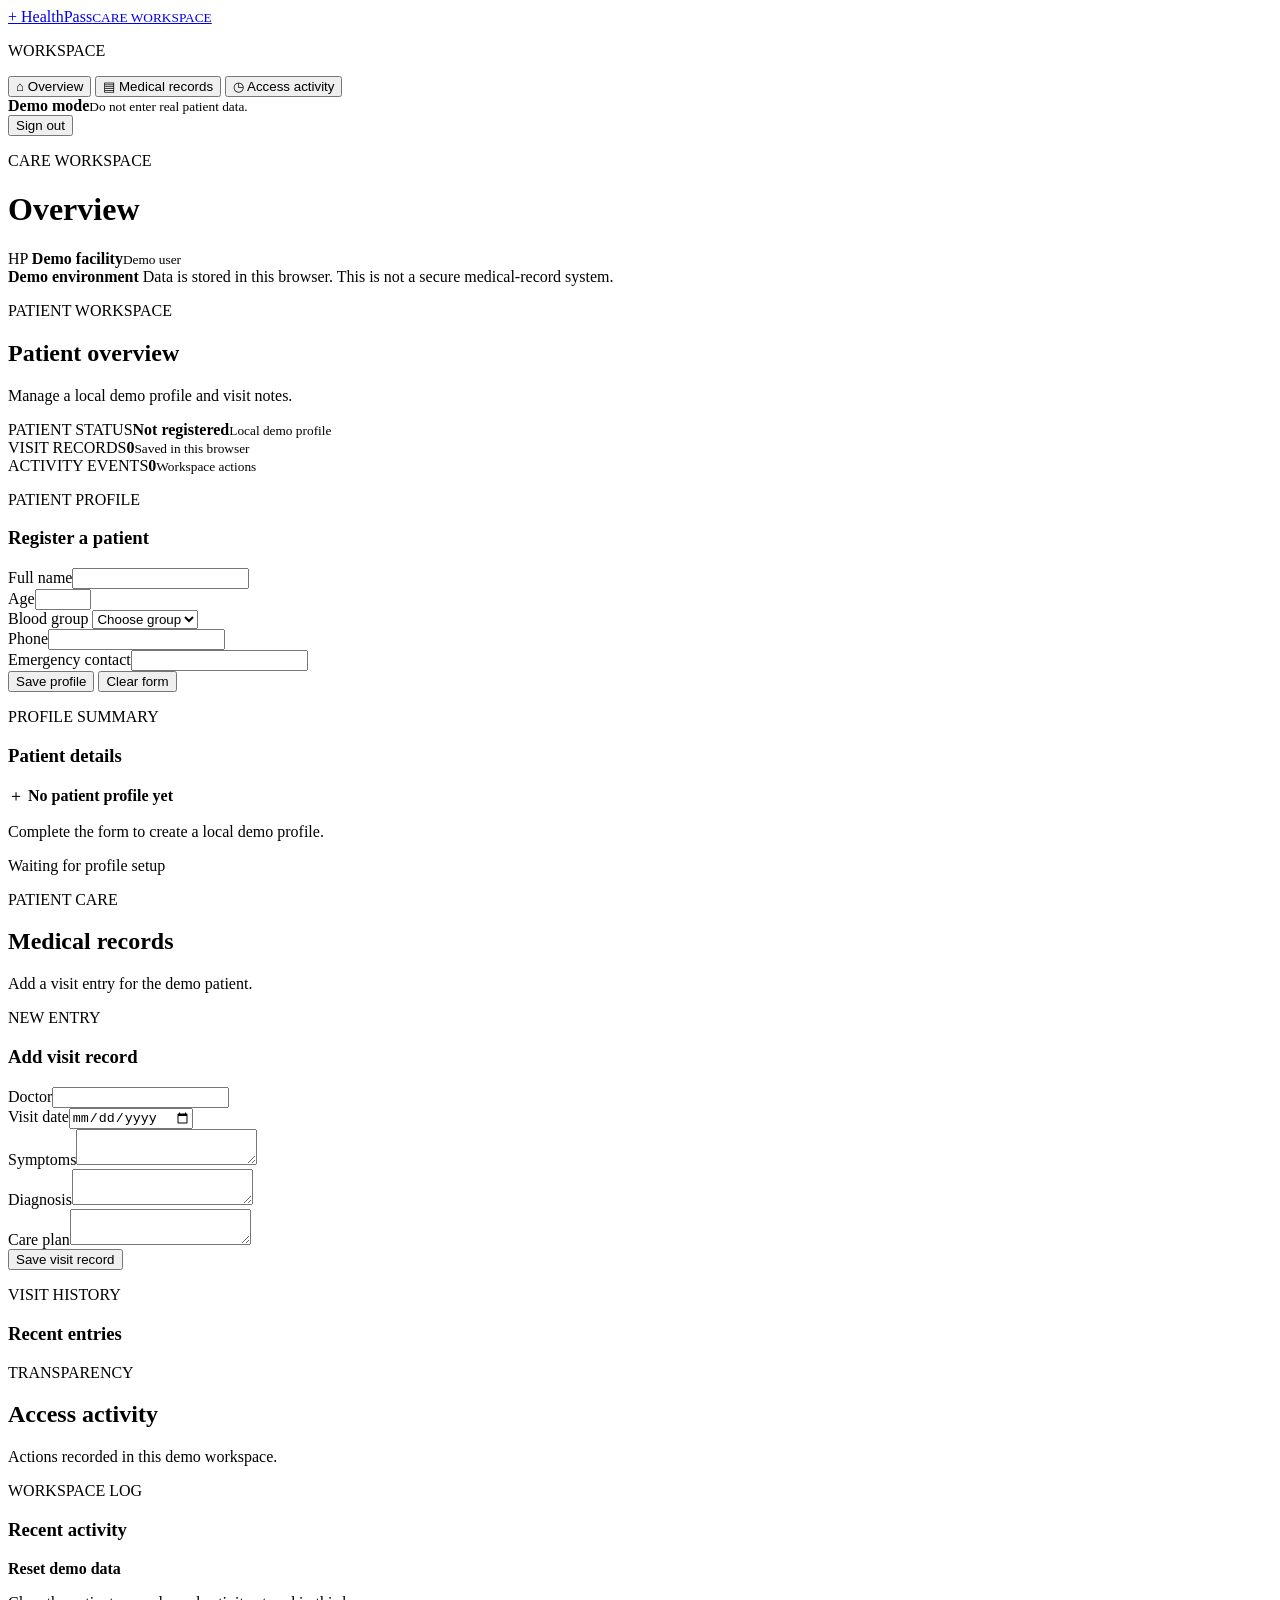
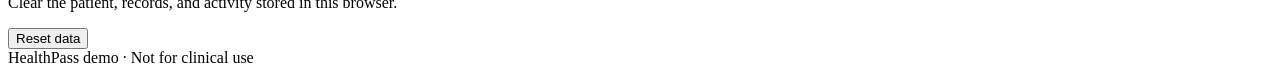
==== index.html @ 352b2d56 "Add initial HTML structure for HealthPass app" ====
<!DOCTYPE html>
<html lang="en">
<head>
    <meta charset="UTF-8">
    <meta name="viewport" content="width=device-width, initial-scale=1">
    <title>HealthPass · Workspace</title>
    <link rel="stylesheet" href="style.css">
    <script src="script.js" defer></script>
</head>
<body>
<div class="app-shell">
    <aside class="sidebar">
        <a class="brand" href="#dashboard">
            <span class="brand-mark" aria-hidden="true">+</span>
            <span>HealthPass<small>CARE WORKSPACE</small></span>
        </a>
        <p class="nav-caption">WORKSPACE</p>
        <nav class="side-nav" aria-label="Main navigation">
            <button class="nav-link active" data-page="dashboard"><span>⌂</span> Overview</button>
            <button class="nav-link" data-page="records"><span>▤</span> Medical records</button>
            <button class="nav-link" data-page="activity"><span>◷</span> Access activity</button>
        </nav>
        <div class="sidebar-bottom">
            <div class="privacy-note"><span class="privacy-dot"></span><div><strong>Demo mode</strong><small>Do not enter real patient data.</small></div></div>
            <button id="logoutButton" class="logout-link" type="button">Sign out</button>
        </div>
    </aside>

    <main class="main-content">
        <header class="topbar">
            <div><p class="eyebrow">CARE WORKSPACE</p><h1 id="pageTitle">Overview</h1></div>
            <div class="user-chip">
                <span class="avatar" id="userInitials">HP</span>
                <span><strong id="facilityName">Demo facility</strong><small id="usernameLabel">Demo user</small></span>
            </div>
        </header>

        <div class="demo-banner">
            <strong>Demo environment</strong>
            <span>Data is stored in this browser. This is not a secure medical-record system.</span>
        </div>

        <section class="page active" id="dashboard">
            <div class="welcome-row">
                <div>
                    <p class="eyebrow">PATIENT WORKSPACE</p>
                    <h2>Patient overview</h2>
                    <p class="muted">Manage a local demo profile and visit notes.</p>
                </div>
                <span class="today-pill" id="todayLabel"></span>
            </div>

            <div class="stat-grid">
                <article class="stat-card"><span class="stat-label">PATIENT STATUS</span><strong id="patientStatus">Not registered</strong><small>Local demo profile</small></article>
                <article class="stat-card"><span class="stat-label">VISIT RECORDS</span><strong id="recordCount">0</strong><small>Saved in this browser</small></article>
                <article class="stat-card"><span class="stat-label">ACTIVITY EVENTS</span><strong id="activityCount">0</strong><small>Workspace actions</small></article>
            </div>

            <div class="content-grid">
                <article class="panel">
                    <div class="panel-heading"><div><p class="eyebrow">PATIENT PROFILE</p><h3 id="patientFormTitle">Register a patient</h3></div></div>
                    <form id="patientForm" class="form-grid">
                        <div class="field full-field"><label for="patientName">Full name</label><input id="patientName" maxlength="100" required></div>
                        <div class="field"><label for="patientAge">Age</label><input id="patientAge" type="number" min="0" max="120" required></div>
                        <div class="field"><label for="patientBlood">Blood group</label>
                            <select id="patientBlood" required>
                                <option value="">Choose group</option>
                                <option>A+</option><option>A-</option><option>B+</option><option>B-</option>
                                <option>AB+</option><option>AB-</option><option>O+</option><option>O-</option>
                                <option>Unknown</option>
                            </select>
                        </div>
                        <div class="field"><label for="patientPhone">Phone</label><input id="patientPhone" type="tel" maxlength="30"></div>
                        <div class="field"><label for="patientEmergency">Emergency contact</label><input id="patientEmergency" type="tel" maxlength="30"></div>
                        <div class="full-field form-actions">
                            <button class="button button-primary" type="submit">Save profile</button>
                            <button class="button button-quiet" id="clearPatientButton" type="button">Clear form</button>
                        </div>
                    </form>
                </article>

                <article class="panel">
                    <div class="panel-heading"><div><p class="eyebrow">PROFILE SUMMARY</p><h3>Patient details</h3></div></div>
                    <div id="patientSummary" class="empty-state">
                        <span class="empty-icon" aria-hidden="true">＋</span>
                        <strong>No patient profile yet</strong>
                        <p>Complete the form to create a local demo profile.</p>
                    </div>
                    <div class="profile-footer"><span class="status-indicator"></span><span id="profileHint">Waiting for profile setup</span></div>
                </article>
            </div>
        </section>

        <section class="page" id="records">
            <div class="section-intro"><p class="eyebrow">PATIENT CARE</p><h2>Medical records</h2><p class="muted">Add a visit entry for the demo patient.</p></div>
            <div class="content-grid records-grid">
                <article class="panel">
                    <div class="panel-heading"><div><p class="eyebrow">NEW ENTRY</p><h3>Add visit record</h3></div></div>
                    <form id="recordForm" class="form-grid">
                        <div class="field"><label for="recordDoctor">Doctor</label><input id="recordDoctor" maxlength="100" required></div>
                        <div class="field"><label for="recordDate">Visit date</label><input id="recordDate" type="date" required></div>
                        <div class="field full-field"><label for="recordSymptoms">Symptoms</label><textarea id="recordSymptoms" maxlength="1000" required></textarea></div>
                        <div class="field full-field"><label for="recordDiagnosis">Diagnosis</label><textarea id="recordDiagnosis" maxlength="1000" required></textarea></div>
                        <div class="field full-field"><label for="recordPlan">Care plan</label><textarea id="recordPlan" maxlength="1000"></textarea></div>
                        <div class="full-field"><button class="button button-primary" type="submit">Save visit record</button></div>
                    </form>
                </article>
                <article class="panel">
                    <div class="panel-heading"><div><p class="eyebrow">VISIT HISTORY</p><h3>Recent entries</h3></div></div>
                    <div id="recordsList" class="entry-list"></div>
                </article>
            </div>
        </section>

        <section class="page" id="activity">
            <div class="section-intro"><p class="eyebrow">TRANSPARENCY</p><h2>Access activity</h2><p class="muted">Actions recorded in this demo workspace.</p></div>
            <article class="panel">
                <div class="panel-heading"><div><p class="eyebrow">WORKSPACE LOG</p><h3>Recent activity</h3></div></div>
                <div id="activityList" class="entry-list"></div>
            </article>
            <div class="danger-zone">
                <div><strong>Reset demo data</strong><p>Clear the patient, records, and activity stored in this browser.</p></div>
                <button class="button button-danger" id="resetButton" type="button">Reset data</button>
            </div>
        </section>
        <footer class="app-footer">HealthPass demo · Not for clinical use</footer>
    </main>
</div>
<div id="toast" class="toast" role="status" aria-live="polite"></div>
</body>
</html>
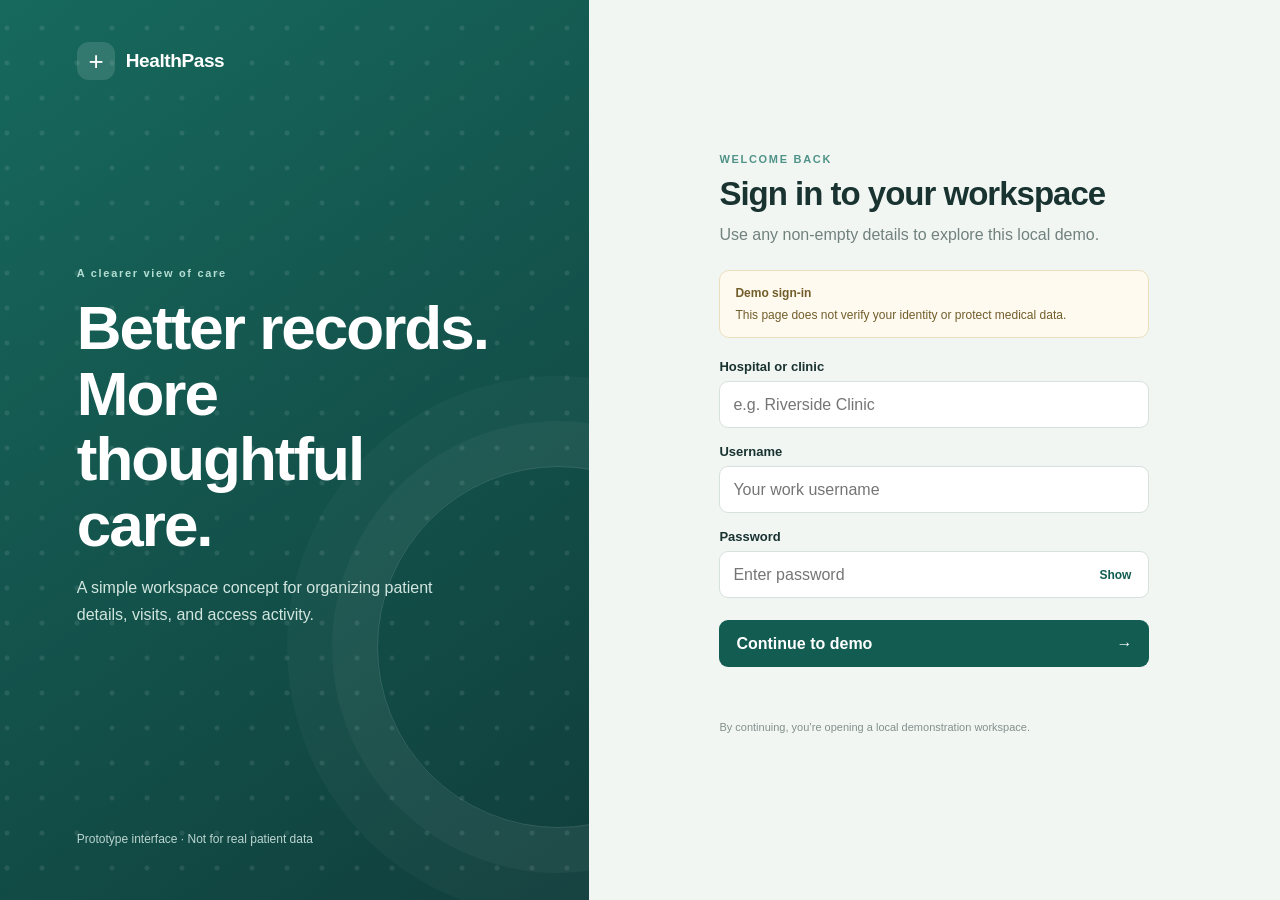
==== commit ea476aef: "Update index.html" ====
--- a/index.html
+++ b/index.html
@@ -1,131 +1,531 @@
+
 <!DOCTYPE html>
 <html lang="en">
 <head>
     <meta charset="UTF-8">
     <meta name="viewport" content="width=device-width, initial-scale=1">
+    <meta name="theme-color" content="#125c52">
     <title>HealthPass · Workspace</title>
     <link rel="stylesheet" href="style.css">
     <script src="script.js" defer></script>
 </head>
 <body>
+
 <div class="app-shell">
+
+    <!-- SIDEBAR -->
     <aside class="sidebar">
         <a class="brand" href="#dashboard">
             <span class="brand-mark" aria-hidden="true">+</span>
-            <span>HealthPass<small>CARE WORKSPACE</small></span>
+            <span>
+                HealthPass
+                <small>CARE WORKSPACE</small>
+            </span>
         </a>
+
         <p class="nav-caption">WORKSPACE</p>
+
         <nav class="side-nav" aria-label="Main navigation">
-            <button class="nav-link active" data-page="dashboard"><span>⌂</span> Overview</button>
-            <button class="nav-link" data-page="records"><span>▤</span> Medical records</button>
-            <button class="nav-link" data-page="activity"><span>◷</span> Access activity</button>
+            <button class="nav-link active" data-page="dashboard">
+                <span>⌂</span> Overview
+            </button>
+
+            <button class="nav-link" data-page="patientQR">
+                <span>▦</span> Patient QR
+            </button>
+
+            <button class="nav-link" data-page="findPatient">
+                <span>⌕</span> Find Patient
+            </button>
+
+            <button class="nav-link" data-page="records">
+                <span>▤</span> Medical records
+            </button>
+
+            <button class="nav-link" data-page="hospital">
+                <span>✚</span> Hospital Login
+            </button>
+
+            <button class="nav-link" data-page="activity">
+                <span>◷</span> Access activity
+            </button>
         </nav>
+
         <div class="sidebar-bottom">
-            <div class="privacy-note"><span class="privacy-dot"></span><div><strong>Demo mode</strong><small>Do not enter real patient data.</small></div></div>
-            <button id="logoutButton" class="logout-link" type="button">Sign out</button>
+            <div class="privacy-note">
+                <span class="privacy-dot"></span>
+                <div>
+                    <strong>Demo mode</strong>
+                    <small>Do not enter real patient data.</small>
+                </div>
+            </div>
+
+            <button id="logoutButton" class="logout-link" type="button">
+                Sign out
+            </button>
         </div>
     </aside>
 
+    <!-- MAIN CONTENT -->
     <main class="main-content">
+
         <header class="topbar">
-            <div><p class="eyebrow">CARE WORKSPACE</p><h1 id="pageTitle">Overview</h1></div>
+            <div>
+                <p class="eyebrow">CARE WORKSPACE</p>
+                <h1 id="pageTitle">Overview</h1>
+            </div>
+
             <div class="user-chip">
                 <span class="avatar" id="userInitials">HP</span>
-                <span><strong id="facilityName">Demo facility</strong><small id="usernameLabel">Demo user</small></span>
+                <span>
+                    <strong id="facilityName">Demo facility</strong>
+                    <small id="usernameLabel">Demo user</small>
+                </span>
             </div>
         </header>
 
         <div class="demo-banner">
             <strong>Demo environment</strong>
-            <span>Data is stored in this browser. This is not a secure medical-record system.</span>
+            <span>
+                Data is stored in this browser. Not for real medical records.
+            </span>
         </div>
 
+        <!-- 1. DASHBOARD -->
         <section class="page active" id="dashboard">
+
             <div class="welcome-row">
                 <div>
                     <p class="eyebrow">PATIENT WORKSPACE</p>
                     <h2>Patient overview</h2>
-                    <p class="muted">Manage a local demo profile and visit notes.</p>
+                    <p class="muted">
+                        Register patients and manage their medical history.
+                    </p>
                 </div>
                 <span class="today-pill" id="todayLabel"></span>
             </div>
 
             <div class="stat-grid">
-                <article class="stat-card"><span class="stat-label">PATIENT STATUS</span><strong id="patientStatus">Not registered</strong><small>Local demo profile</small></article>
-                <article class="stat-card"><span class="stat-label">VISIT RECORDS</span><strong id="recordCount">0</strong><small>Saved in this browser</small></article>
-                <article class="stat-card"><span class="stat-label">ACTIVITY EVENTS</span><strong id="activityCount">0</strong><small>Workspace actions</small></article>
+                <article class="stat-card">
+                    <span class="stat-label">TOTAL PATIENTS</span>
+                    <strong id="patientCount">0</strong>
+                    <small>Registered patient profiles</small>
+                </article>
+
+                <article class="stat-card">
+                    <span class="stat-label">VISIT RECORDS</span>
+                    <strong id="recordCount">0</strong>
+                    <small>Saved consultations</small>
+                </article>
+
+                <article class="stat-card">
+                    <span class="stat-label">ACTIVITY EVENTS</span>
+                    <strong id="activityCount">0</strong>
+                    <small>Workspace actions</small>
+                </article>
             </div>
 
             <div class="content-grid">
+
+                <!-- PATIENT REGISTRATION -->
                 <article class="panel">
-                    <div class="panel-heading"><div><p class="eyebrow">PATIENT PROFILE</p><h3 id="patientFormTitle">Register a patient</h3></div></div>
+                    <div class="panel-heading">
+                        <div>
+                            <p class="eyebrow">PATIENT PROFILE</p>
+                            <h3 id="patientFormTitle">Register a patient</h3>
+                        </div>
+                    </div>
+
                     <form id="patientForm" class="form-grid">
-                        <div class="field full-field"><label for="patientName">Full name</label><input id="patientName" maxlength="100" required></div>
-                        <div class="field"><label for="patientAge">Age</label><input id="patientAge" type="number" min="0" max="120" required></div>
-                        <div class="field"><label for="patientBlood">Blood group</label>
+
+                        <div class="field full-field">
+                            <label for="patientName">Full name</label>
+                            <input id="patientName"
+                                   maxlength="100" required>
+                        </div>
+
+                        <div class="field">
+                            <label for="patientAge">Age</label>
+                            <input id="patientAge" type="number"
+                                   min="0" max="120" required>
+                        </div>
+
+                        <div class="field">
+                            <label for="patientBlood">Blood group</label>
                             <select id="patientBlood" required>
                                 <option value="">Choose group</option>
-                                <option>A+</option><option>A-</option><option>B+</option><option>B-</option>
-                                <option>AB+</option><option>AB-</option><option>O+</option><option>O-</option>
+                                <option>A+</option>
+                                <option>A-</option>
+                                <option>B+</option>
+                                <option>B-</option>
+                                <option>AB+</option>
+                                <option>AB-</option>
+                                <option>O+</option>
+                                <option>O-</option>
                                 <option>Unknown</option>
                             </select>
                         </div>
-                        <div class="field"><label for="patientPhone">Phone</label><input id="patientPhone" type="tel" maxlength="30"></div>
-                        <div class="field"><label for="patientEmergency">Emergency contact</label><input id="patientEmergency" type="tel" maxlength="30"></div>
+
+                        <div class="field">
+                            <label for="patientPhone">Phone</label>
+                            <input id="patientPhone" type="tel"
+                                   maxlength="30">
+                        </div>
+
+                        <div class="field">
+                            <label for="patientEmergency">
+                                Emergency contact
+                            </label>
+                            <input id="patientEmergency" type="tel"
+                                   maxlength="30">
+                        </div>
+
                         <div class="full-field form-actions">
-                            <button class="button button-primary" type="submit">Save profile</button>
-                            <button class="button button-quiet" id="clearPatientButton" type="button">Clear form</button>
-                        </div>
+                            <button class="button button-primary" type="submit">
+                                Save patient
+                            </button>
+
+                            <button class="button button-quiet"
+                                    id="clearPatientButton" type="button">
+                                Clear form
+                            </button>
+                        </div>
+
                     </form>
                 </article>
 
+                <!-- PATIENT SUMMARY -->
                 <article class="panel">
-                    <div class="panel-heading"><div><p class="eyebrow">PROFILE SUMMARY</p><h3>Patient details</h3></div></div>
+                    <div class="panel-heading">
+                        <div>
+                            <p class="eyebrow">PROFILE SUMMARY</p>
+                            <h3>Patient details</h3>
+                        </div>
+                    </div>
+
                     <div id="patientSummary" class="empty-state">
-                        <span class="empty-icon" aria-hidden="true">＋</span>
-                        <strong>No patient profile yet</strong>
-                        <p>Complete the form to create a local demo profile.</p>
-                    </div>
-                    <div class="profile-footer"><span class="status-indicator"></span><span id="profileHint">Waiting for profile setup</span></div>
-                </article>
-            </div>
+                        <span class="empty-icon">＋</span>
+                        <strong>No patient selected</strong>
+                        <p>Register a patient to see the profile here.</p>
+                    </div>
+
+                    <div class="profile-footer">
+                        <span class="status-indicator"></span>
+                        <span id="profileHint">Waiting for profile setup</span>
+                    </div>
+                </article>
+
+            </div>
+
+            <!-- ALL PATIENTS -->
+            <article class="panel section-panel">
+                <div class="panel-heading">
+                    <div>
+                        <p class="eyebrow">PATIENT DIRECTORY</p>
+                        <h3>Registered patients</h3>
+                    </div>
+                </div>
+
+                <div class="field">
+                    <label for="directorySearch">Search by ID or name</label>
+                    <input id="directorySearch"
+                           placeholder="e.g. HP1001 or patient name">
+                </div>
+
+                <div id="patientDirectory" class="entry-list"></div>
+            </article>
+
         </section>
 
+        <!-- 2. COMMON PATIENT QR -->
+        <section class="page" id="patientQR">
+
+            <div class="section-intro">
+                <p class="eyebrow">COMMON QR ACCESS</p>
+                <h2>Patient QR Code</h2>
+                <p class="muted">
+                    One common QR code for all patients.
+                    Scan it to open the Patient ID search page.
+                </p>
+            </div>
+
+            <article class="panel qr-panel">
+                <div class="qr-display">
+                    <div class="qr-frame">
+                        <img id="commonQrImage"
+                             alt="Common HealthPass patient lookup QR code"
+                             width="240" height="240">
+                    </div>
+
+                    <h3>HealthPass Patient Lookup</h3>
+
+                    <p class="muted">
+                        This QR code is shared by all patients.
+                        The patient ID identifies the individual record.
+                    </p>
+
+                    <label for="qrTargetUrl">QR destination</label>
+                    <input id="qrTargetUrl" readonly>
+
+                    <div class="form-actions qr-actions">
+                        <button class="button button-primary"
+                                id="refreshQRButton" type="button">
+                            Generate QR
+                        </button>
+
+                        <button class="button button-quiet"
+                                id="copyQRUrlButton" type="button">
+                            Copy QR link
+                        </button>
+
+                        <button class="button button-quiet"
+                                id="printQRButton" type="button">
+                            Print QR
+                        </button>
+                    </div>
+
+                    <p class="muted small-note">
+                        Scan the QR code using a phone camera.
+                        The app must be hosted at an address accessible
+                        from that phone. A localhost address will not
+                        work on another device.
+                    </p>
+                </div>
+            </article>
+
+        </section>
+
+        <!-- 3. FIND PATIENT -->
+        <section class="page" id="findPatient">
+
+            <div class="section-intro">
+                <p class="eyebrow">PATIENT LOOKUP</p>
+                <h2>Find a patient</h2>
+                <p class="muted">
+                    Enter the unique patient ID to find the matching profile.
+                </p>
+            </div>
+
+            <article class="panel lookup-panel">
+                <form id="patientLookupForm" class="lookup-form">
+                    <div class="field">
+                        <label for="lookupPatientId">Patient ID</label>
+                        <input id="lookupPatientId"
+                               placeholder="e.g. HP1001"
+                               maxlength="30" required>
+                    </div>
+
+                    <button class="button button-primary" type="submit">
+                        Search patient
+                    </button>
+                </form>
+
+                <p id="lookupMessage" class="form-message"
+                   role="status" aria-live="polite"></p>
+
+                <div id="lookupResult"></div>
+            </article>
+
+        </section>
+
+        <!-- 4. MEDICAL RECORDS -->
         <section class="page" id="records">
-            <div class="section-intro"><p class="eyebrow">PATIENT CARE</p><h2>Medical records</h2><p class="muted">Add a visit entry for the demo patient.</p></div>
+
+            <div class="section-intro">
+                <p class="eyebrow">PATIENT CARE</p>
+                <h2>Medical records</h2>
+                <p class="muted">
+                    Add and view individual patient consultation histories.
+                </p>
+            </div>
+
             <div class="content-grid records-grid">
+
                 <article class="panel">
-                    <div class="panel-heading"><div><p class="eyebrow">NEW ENTRY</p><h3>Add visit record</h3></div></div>
+                    <div class="panel-heading">
+                        <div>
+                            <p class="eyebrow">NEW ENTRY</p>
+                            <h3>Add visit record</h3>
+                        </div>
+                    </div>
+
                     <form id="recordForm" class="form-grid">
-                        <div class="field"><label for="recordDoctor">Doctor</label><input id="recordDoctor" maxlength="100" required></div>
-                        <div class="field"><label for="recordDate">Visit date</label><input id="recordDate" type="date" required></div>
-                        <div class="field full-field"><label for="recordSymptoms">Symptoms</label><textarea id="recordSymptoms" maxlength="1000" required></textarea></div>
-                        <div class="field full-field"><label for="recordDiagnosis">Diagnosis</label><textarea id="recordDiagnosis" maxlength="1000" required></textarea></div>
-                        <div class="field full-field"><label for="recordPlan">Care plan</label><textarea id="recordPlan" maxlength="1000"></textarea></div>
-                        <div class="full-field"><button class="button button-primary" type="submit">Save visit record</button></div>
+
+                        <div class="field full-field">
+                            <label for="recordPatientId">Patient ID</label>
+                            <input id="recordPatientId"
+                                   placeholder="e.g. HP1001" required>
+                        </div>
+
+                        <div class="field">
+                            <label for="recordDoctor">Doctor name</label>
+                            <input id="recordDoctor"
+                                   maxlength="100" required>
+                        </div>
+
+                        <div class="field">
+                            <label for="recordDate">Visit date</label>
+                            <input id="recordDate" type="date" required>
+                        </div>
+
+                        <div class="field full-field">
+                            <label for="recordSymptoms">Symptoms</label>
+                            <textarea id="recordSymptoms"
+                                      maxlength="2000" required></textarea>
+                        </div>
+
+                        <div class="field full-field">
+                            <label for="recordDiagnosis">Diagnosis</label>
+                            <textarea id="recordDiagnosis"
+                                      maxlength="2000" required></textarea>
+                        </div>
+
+                        <div class="field full-field">
+                            <label for="recordPlan">
+                                Treatment / medicines / care plan
+                            </label>
+                            <textarea id="recordPlan"
+                                      maxlength="3000"></textarea>
+                        </div>
+
+                        <div class="field full-field">
+                            <label for="recordFollowup">Follow-up date</label>
+                            <input id="recordFollowup" type="date">
+                        </div>
+
+                        <div class="full-field">
+                            <button class="button button-primary" type="submit">
+                                Save visit record
+                            </button>
+                        </div>
+
                     </form>
                 </article>
+
                 <article class="panel">
-                    <div class="panel-heading"><div><p class="eyebrow">VISIT HISTORY</p><h3>Recent entries</h3></div></div>
+                    <div class="panel-heading">
+                        <div>
+                            <p class="eyebrow">VISIT HISTORY</p>
+                            <h3>Consultation records</h3>
+                        </div>
+                    </div>
+
+                    <div class="field">
+                        <label for="recordSearchId">Filter by patient ID</label>
+                        <input id="recordSearchId"
+                               placeholder="e.g. HP1001">
+                    </div>
+
                     <div id="recordsList" class="entry-list"></div>
                 </article>
-            </div>
+
+            </div>
+
         </section>
 
+        <!-- 5. HOSPITAL LOGIN / WORKSPACE -->
+        <section class="page" id="hospital">
+
+            <div class="section-intro">
+                <p class="eyebrow">HOSPITAL WORKSPACE</p>
+                <h2>Hospital Login</h2>
+                <p class="muted">
+                    View records associated with the current demo facility.
+                </p>
+            </div>
+
+            <article class="panel">
+                <div class="panel-heading">
+                    <div>
+                        <p class="eyebrow">CURRENT FACILITY</p>
+                        <h3 id="hospitalFacilityName">Hospital</h3>
+                    </div>
+                </div>
+
+                <p class="muted">
+                    You are viewing the workspace opened through the
+                    existing demo login page.
+                </p>
+
+                <div class="stat-grid hospital-stats">
+                    <article class="stat-card">
+                        <span class="stat-label">FACILITY PATIENTS</span>
+                        <strong id="hospitalPatientCount">0</strong>
+                    </article>
+
+                    <article class="stat-card">
+                        <span class="stat-label">FACILITY VISITS</span>
+                        <strong id="hospitalRecordCount">0</strong>
+                    </article>
+                </div>
+
+                <div class="panel-heading">
+                    <div>
+                        <p class="eyebrow">FACILITY RECORDS</p>
+                        <h3>Hospital patients</h3>
+                    </div>
+                </div>
+
+                <div id="hospitalRecordsList" class="entry-list"></div>
+
+                <p class="small-note muted">
+                    Demo limitation: the current login is not real
+                    authentication. Facility filtering in browser storage
+                    is not a security boundary. A production deployment
+                    requires server-side hospital accounts and permissions.
+                </p>
+            </article>
+
+        </section>
+
+        <!-- 6. ACCESS ACTIVITY -->
         <section class="page" id="activity">
-            <div class="section-intro"><p class="eyebrow">TRANSPARENCY</p><h2>Access activity</h2><p class="muted">Actions recorded in this demo workspace.</p></div>
+
+            <div class="section-intro">
+                <p class="eyebrow">TRANSPARENCY</p>
+                <h2>Access activity</h2>
+                <p class="muted">
+                    Recent actions recorded in this demo workspace.
+                </p>
+            </div>
+
             <article class="panel">
-                <div class="panel-heading"><div><p class="eyebrow">WORKSPACE LOG</p><h3>Recent activity</h3></div></div>
+                <div class="panel-heading">
+                    <div>
+                        <p class="eyebrow">WORKSPACE LOG</p>
+                        <h3>Recent activity</h3>
+                    </div>
+                </div>
+
                 <div id="activityList" class="entry-list"></div>
             </article>
+
             <div class="danger-zone">
-                <div><strong>Reset demo data</strong><p>Clear the patient, records, and activity stored in this browser.</p></div>
-                <button class="button button-danger" id="resetButton" type="button">Reset data</button>
-            </div>
+                <div>
+                    <strong>Reset demo data</strong>
+                    <p>
+                        Permanently clear HealthPass demo data stored
+                        in this browser.
+                    </p>
+                </div>
+
+                <button class="button button-danger"
+                        id="resetButton" type="button">
+                    Reset data
+                </button>
+            </div>
+
         </section>
-        <footer class="app-footer">HealthPass demo · Not for clinical use</footer>
+
+        <footer class="app-footer">
+            HealthPass demo · Not for clinical use
+        </footer>
+
     </main>
 </div>
-<div id="toast" class="toast" role="status" aria-live="polite"></div>
+
+<div id="toast" class="toast"
+     role="status" aria-live="polite"></div>
+
 </body>
 </html>
--- a/style.css
+++ b/style.css
@@ -0,0 +1,166 @@
+/* filepath: c:\Users\Pradeep K\OneDrive\Desktop\health tech\style.css */
+:root {
+    --green: #125c52;
+    --green-dark: #0c453f;
+    --green-soft: #eaf4f0;
+    --ink: #1a3431;
+    --muted: #788783;
+    --line: #e5ece9;
+    --surface: #fff;
+    --canvas: #f5f7f5;
+    --shadow: 0 12px 34px #163b3010;
+}
+
+* { box-sizing: border-box; }
+
+body {
+    margin: 0;
+    background: var(--canvas);
+    color: var(--ink);
+    font-family: Inter, "Segoe UI", Arial, sans-serif;
+    font-size: 14px;
+}
+
+button, input, select, textarea { font: inherit; }
+button { cursor: pointer; }
+a { color: inherit; text-decoration: none; }
+
+.app-shell { min-height: 100vh; }
+.sidebar {
+    position: fixed;
+    inset: 0 auto 0 0;
+    z-index: 2;
+    display: flex;
+    width: 248px;
+    flex-direction: column;
+    padding: 27px 17px 20px;
+    border-right: 1px solid var(--line);
+    background: #fff;
+}
+
+.brand { display: flex; align-items: center; gap: 11px; padding: 0 9px; color: var(--green); font-size: 17px; font-weight: 800; }
+.brand > span:last-child { display: grid; gap: 3px; }
+.brand small { color: #94a29e; font-size: 8px; letter-spacing: 1.5px; }
+.brand-mark { display: grid; width: 39px; height: 39px; place-items: center; border-radius: 12px; background: var(--green); color: white; font-size: 25px; font-weight: 400; }
+.nav-caption { margin: 47px 10px 12px; color: #9ba9a5; font-size: 9px; font-weight: 800; letter-spacing: 1.5px; }
+.side-nav { display: grid; gap: 5px; }
+.nav-link { display: flex; align-items: center; gap: 13px; width: 100%; padding: 12px 13px; border: 0; border-radius: 9px; background: transparent; color: #6d7d79; text-align: left; transition: .18s ease; }
+.nav-link > span { width: 19px; color: #8b9a96; font-size: 18px; text-align: center; }
+.nav-link:hover { background: #f4f7f5; color: var(--green); }
+.nav-link.active { background: var(--green-soft); color: var(--green); font-weight: 700; }
+.nav-link.active > span { color: var(--green); }
+.sidebar-bottom { margin-top: auto; }
+.privacy-note { display: flex; gap: 10px; padding: 13px 11px; border: 1px solid #edf0e8; border-radius: 10px; background: #fbfcf8; }
+.privacy-dot, .status-indicator { width: 8px; height: 8px; flex: 0 0 8px; margin-top: 4px; border-radius: 50%; background: #d2a342; }
+.privacy-note strong, .privacy-note small { display: block; }
+.privacy-note strong { font-size: 11px; }
+.privacy-note small { margin-top: 4px; color: var(--muted); font-size: 10px; line-height: 1.4; }
+.logout-link { width: 100%; margin-top: 12px; padding: 10px; border: 0; background: transparent; color: #7c8986; text-align: left; }
+.logout-link:hover { color: #a33b36; }
+
+.main-content { max-width: 1600px; min-height: 100vh; margin-left: 248px; padding: 0 42px 24px; }
+.topbar { display: flex; min-height: 91px; justify-content: space-between; align-items: center; border-bottom: 1px solid var(--line); }
+.eyebrow { margin: 0 0 7px; color: #4d8a7e; font-size: 9px; font-weight: 800; letter-spacing: 1.5px; }
+.topbar h1 { margin: 0; font-size: 22px; letter-spacing: -.5px; }
+.user-chip { display: flex; align-items: center; gap: 10px; }
+.avatar { display: grid; width: 37px; height: 37px; place-items: center; border-radius: 50%; background: #e3efea; color: var(--green); font-size: 12px; font-weight: 800; }
+.user-chip strong, .user-chip small { display: block; max-width: 190px; overflow: hidden; text-overflow: ellipsis; white-space: nowrap; }
+.user-chip strong { font-size: 12px; }
+.user-chip small { margin-top: 3px; color: var(--muted); font-size: 10px; }
+
+.demo-banner { display: flex; gap: 10px; align-items: center; margin: 20px 0 28px; padding: 11px 14px; border: 1px solid #efe4c6; border-radius: 9px; background: #fffaf0; color: #79663c; font-size: 11px; line-height: 1.5; }
+.demo-banner strong { white-space: nowrap; }
+.page { display: none; animation: appear .2s ease; }
+.page.active { display: block; }
+@keyframes appear { from { opacity: .55; transform: translateY(4px); } to { opacity: 1; transform: none; } }
+
+.welcome-row { display: flex; justify-content: space-between; align-items: end; gap: 20px; margin-bottom: 22px; }
+.welcome-row h2, .section-intro h2 { margin: 0; font-size: clamp(23px, 3vw, 30px); letter-spacing: -.8px; }
+.muted { color: var(--muted); line-height: 1.6; }
+.welcome-row .muted { margin: 7px 0 0; }
+.today-pill { padding: 8px 11px; border: 1px solid var(--line); border-radius: 20px; background: white; color: #6d7d79; font-size: 11px; white-space: nowrap; }
+.stat-grid { display: grid; grid-template-columns: repeat(3, 1fr); gap: 14px; margin-bottom: 18px; }
+.stat-card { min-height: 108px; padding: 17px 19px; border: 1px solid var(--line); border-radius: 11px; background: var(--surface); box-shadow: 0 3px 13px #163b3006; }
+.stat-label { display: block; color: #82918d; font-size: 9px; font-weight: 800; letter-spacing: 1.1px; }
+.stat-card strong { display: block; margin-top: 11px; font-size: 22px; letter-spacing: -.5px; }
+.stat-card small { display: block; margin-top: 4px; color: #98a39f; font-size: 10px; }
+
+.content-grid { display: grid; grid-template-columns: minmax(0, 1.1fr) minmax(280px, .9fr); gap: 17px; align-items: start; }
+.panel { padding: 21px; border: 1px solid var(--line); border-radius: 12px; background: var(--surface); box-shadow: var(--shadow); }
+.panel-heading { display: flex; justify-content: space-between; align-items: center; gap: 12px; margin-bottom: 18px; }
+.panel-heading .eyebrow { margin-bottom: 5px; }
+.panel-heading h3 { margin: 0; font-size: 16px; letter-spacing: -.25px; }
+.step-badge { display: grid; width: 30px; height: 30px; place-items: center; border-radius: 9px; background: #f0f5f2; color: #67847a; font-size: 10px; font-weight: 800; }
+.profile-icon { display: grid; width: 35px; height: 35px; place-items: center; border-radius: 10px; background: var(--green-soft); color: var(--green); }
+.form-grid { display: grid; grid-template-columns: 1fr 1fr; gap: 13px; }
+.field label { display: block; margin-bottom: 6px; color: #53635f; font-size: 11px; font-weight: 700; }
+.field input, .field select, .field textarea { width: 100%; min-height: 40px; padding: 10px 11px; border: 1px solid #dfe7e3; border-radius: 8px; outline: none; background: #fff; color: var(--ink); font-size: 12px; }
+.field textarea { min-height: 77px; resize: vertical; }
+.field input:focus, .field select:focus, .field textarea:focus { border-color: #4d8a7e; box-shadow: 0 0 0 3px #4d8a7e18; }
+.full-field { grid-column: 1 / -1; }
+.form-actions { display: flex; flex-wrap: wrap; gap: 8px; margin-top: 2px; }
+.button { min-height: 39px; padding: 0 14px; border: 1px solid transparent; border-radius: 8px; font-size: 11px; font-weight: 750; transition: .15s ease; }
+.button-primary { background: var(--green); color: white; }
+.button-primary:hover { background: var(--green-dark); transform: translateY(-1px); }
+.button-quiet { border-color: var(--line); background: white; color: #697974; }
+.button-quiet:hover { background: #f6f8f7; }
+.profile-panel { min-height: 310px; }
+.empty-state { display: flex; min-height: 180px; flex-direction: column; justify-content: center; align-items: center; padding: 15px; color: #7f8d88; text-align: center; }
+.empty-icon { display: grid; width: 43px; height: 43px; margin-bottom: 12px; place-items: center; border-radius: 14px; background: #f1f6f3; color: #568477; font-size: 25px; }
+.empty-state strong { color: #40534e; font-size: 12px; }
+.empty-state p { max-width: 220px; margin: 7px 0; font-size: 11px; line-height: 1.6; }
+.profile-details { display: grid; gap: 0; }
+.profile-row { display: flex; justify-content: space-between; gap: 12px; padding: 10px 0; border-bottom: 1px solid #eef2ef; font-size: 11px; }
+.profile-row span { color: var(--muted); }
+.profile-row strong { max-width: 65%; overflow-wrap: anywhere; text-align: right; }
+.profile-footer { display: flex; align-items: center; gap: 8px; margin-top: 14px; padding-top: 12px; border-top: 1px solid var(--line); color: #86938f; font-size: 10px; }
+.profile-footer .status-indicator { background: #4c9b7d; }
+.section-intro { margin: 4px 0 20px; }
+.section-intro h2 { margin-bottom: 5px; }
+.section-intro .muted { margin: 0; font-size: 12px; }
+.records-grid { grid-template-columns: minmax(300px, .9fr) minmax(0, 1.1fr); }
+.entry-list { display: grid; gap: 10px; }
+.entry-card { padding: 13px; border: 1px solid #e9efec; border-radius: 9px; background: #fcfdfc; }
+.entry-card h4 { margin: 0 0 6px; color: #315e54; font-size: 12px; }
+.entry-card p { margin: 5px 0; color: #697975; font-size: 11px; line-height: 1.55; overflow-wrap: anywhere; }
+.entry-meta { display: flex; justify-content: space-between; gap: 10px; color: #98a39f; font-size: 10px; }
+.list-empty { padding: 27px 12px; color: #8a9793; font-size: 12px; text-align: center; }
+.danger-zone { display: flex; justify-content: space-between; align-items: center; gap: 16px; margin-top: 17px; padding: 16px; border: 1px solid #f0e1df; border-radius: 10px; background: #fffdfd; }
+.danger-zone strong { font-size: 12px; }
+.danger-zone p { margin: 5px 0 0; color: var(--muted); font-size: 10px; line-height: 1.5; }
+.button-danger { border-color: #f0d4d1; background: #fff; color: #a34740; }
+.button-danger:hover { background: #fff5f4; }
+.app-footer { margin-top: 32px; color: #9aa5a1; font-size: 10px; text-align: center; }
+.app-footer span { padding: 0 5px; }
+.toast { position: fixed; right: 24px; bottom: 22px; z-index: 5; max-width: min(390px, calc(100vw - 32px)); padding: 12px 16px; border-radius: 9px; background: #193d37; box-shadow: 0 8px 25px #102a2540; color: white; font-size: 12px; opacity: 0; pointer-events: none; transform: translateY(8px); transition: .2s ease; }
+.toast.visible { opacity: 1; transform: none; }
+
+@media (max-width: 1050px) {
+    .main-content { padding-right: 25px; padding-left: 25px; }
+    .sidebar { width: 220px; }
+    .main-content { margin-left: 220px; }
+    .content-grid, .records-grid { grid-template-columns: 1fr; }
+}
+@media (max-width: 700px) {
+    .sidebar { position: static; width: auto; padding: 13px 16px; border-right: 0; border-bottom: 1px solid var(--line); }
+    .sidebar .brand { padding: 0; }
+    .nav-caption, .sidebar-bottom { display: none; }
+    .side-nav { display: flex; gap: 5px; margin-top: 13px; overflow-x: auto; }
+    .nav-link { width: auto; flex: 0 0 auto; padding: 9px 11px; font-size: 11px; }
+    .nav-link > span { display: none; }
+    .main-content { margin-left: 0; padding: 0 16px 20px; }
+    .topbar { min-height: 75px; }
+    .topbar h1 { font-size: 19px; }
+    .user-chip strong { max-width: 125px; }
+    .demo-banner { align-items: flex-start; flex-direction: column; gap: 3px; margin: 15px 0 22px; }
+    .welcome-row { align-items: flex-start; flex-direction: column; gap: 10px; }
+    .stat-grid { grid-template-columns: 1fr; gap: 9px; }
+    .stat-card { min-height: 88px; }
+    .stat-card strong { margin-top: 7px; }
+    .panel { padding: 16px; }
+}
+@media (max-width: 420px) {
+    .form-grid { grid-template-columns: 1fr; }
+    .full-field { grid-column: auto; }
+    .danger-zone { align-items: flex-start; flex-direction: column; }
+}
